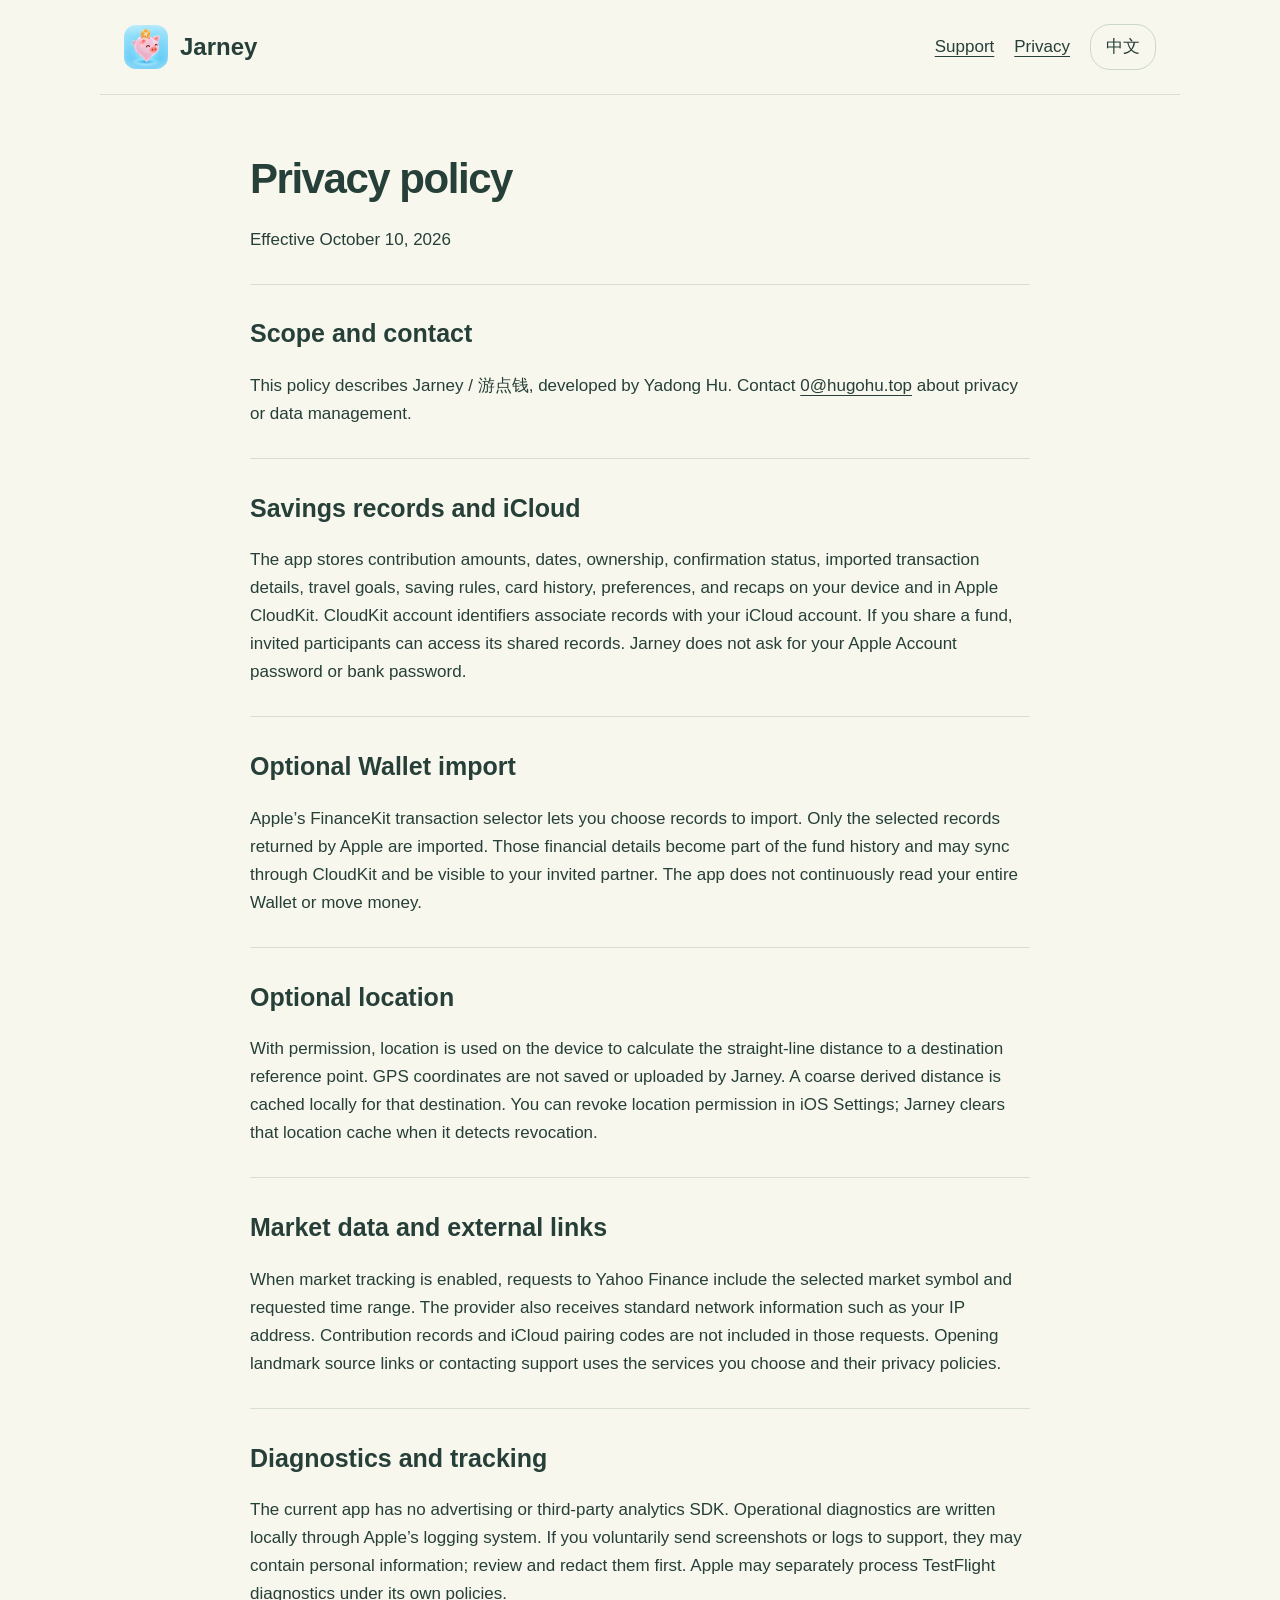
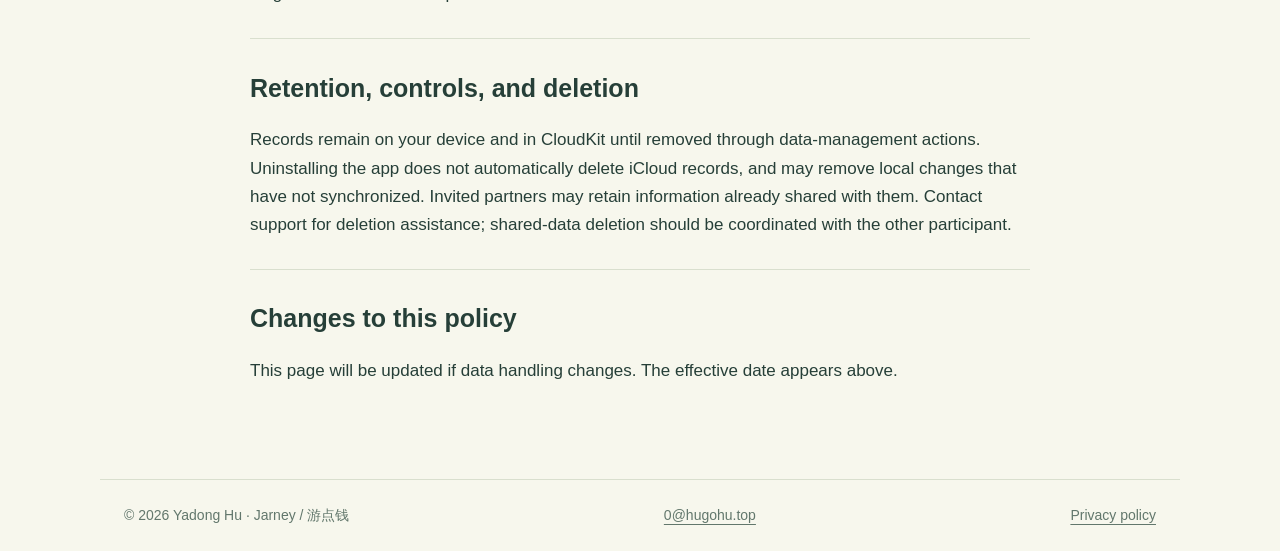
==== site/privacy.html @ c1eda6b1 "Add Jarney bilingual support and privacy site for NAS deployment" ====
<!doctype html><html lang="en"><head><meta charset="utf-8"><meta name="viewport" content="width=device-width,initial-scale=1"><meta name="description" content="Jarney · 游点钱 — a shared savings journal for your next journey."><title>Privacy · Jarney / 游点钱</title><link rel="icon" href="icon.png"><link rel="stylesheet" href="style.css"><script src="lang.js" defer></script></head><body><header><a class="brand" href="index.html"><img src="icon.png" alt="Jarney">Jarney</a><nav><a href="support.html"><span data-lang="en">Support</span><span data-lang="zh" hidden>支持</span></a><a href="privacy.html"><span data-lang="en">Privacy</span><span data-lang="zh" hidden>隐私</span></a><button id="language" type="button">中文</button></nav></header><main><article><h1 data-lang="en">Privacy policy</h1><h1 data-lang="zh" hidden>隐私政策</h1><p data-lang="en">Effective October 10, 2026</p><p data-lang="zh" hidden>生效日期：2026 年 10 月 10 日</p><section><h2 data-lang="en">Scope and contact</h2><h2 data-lang="zh" hidden>适用范围与联系</h2><p data-lang="en">This policy describes Jarney / 游点钱, developed by Yadong Hu. Contact <a href="mailto:0@hugohu.top">0@hugohu.top</a> about privacy or data management.</p><p data-lang="zh" hidden>本政策适用于 Yadong Hu 开发的 Jarney／游点钱。有关隐私或数据管理，请联系 <a href="mailto:0@hugohu.top">0@hugohu.top</a>。</p></section><section><h2 data-lang="en">Savings records and iCloud</h2><h2 data-lang="zh" hidden>储蓄记录与 iCloud</h2><p data-lang="en">The app stores contribution amounts, dates, ownership, confirmation status, imported transaction details, travel goals, saving rules, card history, preferences, and recaps on your device and in Apple CloudKit. CloudKit account identifiers associate records with your iCloud account. If you share a fund, invited participants can access its shared records. Jarney does not ask for your Apple Account password or bank password.</p><p data-lang="zh" hidden>应用在设备和 Apple CloudKit 中保存贡献金额、日期、归属、确认状态、导入的交易详情、旅行目标、存钱规则、卡片历史、偏好与回顾。CloudKit 账号标识用于关联你的 iCloud 账号。共享基金后，受邀参与者可以访问共享记录。游点钱不会索取 Apple 账号密码或银行密码。</p></section><section><h2 data-lang="en">Optional Wallet import</h2><h2 data-lang="zh" hidden>可选 Wallet 导入</h2><p data-lang="en">Apple’s FinanceKit transaction selector lets you choose records to import. Only the selected records returned by Apple are imported. Those financial details become part of the fund history and may sync through CloudKit and be visible to your invited partner. The app does not continuously read your entire Wallet or move money.</p><p data-lang="zh" hidden>Apple FinanceKit 交易选择界面让你主动选取记录。应用仅导入 Apple 返回的所选交易。这些财务详情成为基金历史的一部分，可通过 CloudKit 同步并由受邀旅伴查看。应用不会持续读取整个 Wallet，也不执行转账。</p></section><section><h2 data-lang="en">Optional location</h2><h2 data-lang="zh" hidden>可选定位</h2><p data-lang="en">With permission, location is used on the device to calculate the straight-line distance to a destination reference point. GPS coordinates are not saved or uploaded by Jarney. A coarse derived distance is cached locally for that destination. You can revoke location permission in iOS Settings; Jarney clears that location cache when it detects revocation.</p><p data-lang="zh" hidden>获得授权后，应用在设备上计算到目的地参考点的直线距离。游点钱不保存或上传 GPS 坐标，仅在本地缓存对应目的地的粗粒度距离。你可以在 iOS 设置中撤销权限；应用检测到撤销后会清除定位缓存。</p></section><section><h2 data-lang="en">Market data and external links</h2><h2 data-lang="zh" hidden>市场数据与外部链接</h2><p data-lang="en">When market tracking is enabled, requests to Yahoo Finance include the selected market symbol and requested time range. The provider also receives standard network information such as your IP address. Contribution records and iCloud pairing codes are not included in those requests. Opening landmark source links or contacting support uses the services you choose and their privacy policies.</p><p data-lang="zh" hidden>启用市场跟踪后，向 Yahoo Finance 发送的请求包含选定证券代码和查询时间范围。提供方也会收到 IP 地址等常规网络信息；请求不包含贡献记录或 iCloud 配对码。打开景点资料链接或联系支持时，相关服务按各自隐私政策处理数据。</p></section><section><h2 data-lang="en">Diagnostics and tracking</h2><h2 data-lang="zh" hidden>诊断与跟踪</h2><p data-lang="en">The current app has no advertising or third-party analytics SDK. Operational diagnostics are written locally through Apple’s logging system. If you voluntarily send screenshots or logs to support, they may contain personal information; review and redact them first. Apple may separately process TestFlight diagnostics under its own policies.</p><p data-lang="zh" hidden>当前应用没有广告或第三方分析 SDK。运行诊断通过 Apple 日志系统在本地记录。如果你主动向支持发送截图或日志，其中可能含有个人信息，请先核对并遮挡。Apple 可能按其政策另行处理 TestFlight 诊断数据。</p></section><section><h2 data-lang="en">Retention, controls, and deletion</h2><h2 data-lang="zh" hidden>保留、控制与删除</h2><p data-lang="en">Records remain on your device and in CloudKit until removed through data-management actions. Uninstalling the app does not automatically delete iCloud records, and may remove local changes that have not synchronized. Invited partners may retain information already shared with them. Contact support for deletion assistance; shared-data deletion should be coordinated with the other participant.</p><p data-lang="zh" hidden>记录保留在设备和 CloudKit 中，直到通过数据管理操作删除。卸载应用不会自动删除 iCloud 记录，并可能丢失尚未同步的本地修改。受邀旅伴可能保留已共享的信息。需要删除协助时请联系支持；共享数据的删除应与另一位参与者协商。</p></section><section><h2 data-lang="en">Changes to this policy</h2><h2 data-lang="zh" hidden>政策变更</h2><p data-lang="en">This page will be updated if data handling changes. The effective date appears above.</p><p data-lang="zh" hidden>数据处理方式发生变化时，本页会更新。生效日期见本页上方。</p></section></article></main><footer><span>© 2026 Yadong Hu · Jarney / 游点钱</span><a href="mailto:0@hugohu.top">0@hugohu.top</a><a href="privacy.html"><span data-lang="en">Privacy policy</span><span data-lang="zh" hidden>隐私政策</span></a></footer></body></html>
---- site/style.css ----
*{box-sizing:border-box}body{margin:0;background:#f7f7ed;color:#263f38;font:17px/1.65 -apple-system,BlinkMacSystemFont,"Segoe UI",sans-serif}a{color:inherit;text-underline-offset:4px}header,main,footer{max-width:1080px;margin:auto;padding:24px}header{display:flex;align-items:center;justify-content:space-between;border-bottom:1px solid #d9dfce}.brand{display:flex;gap:12px;align-items:center;text-decoration:none;font-weight:700;font-size:24px}.brand img{width:44px;border-radius:12px}nav{display:flex;align-items:center;gap:20px}button{border:1px solid #cbd8c9;border-radius:20px;padding:8px 15px;background:transparent;color:inherit;font:inherit;cursor:pointer}.hero{display:grid;grid-template-columns:1.25fr 1fr;gap:50px;align-items:center;padding:64px 0}.hero img{width:100%;max-width:340px;border-radius:26%;box-shadow:0 20px 60px #3e656e20;justify-self:center}h1{font-size:clamp(32px,5vw,58px);line-height:1.18;letter-spacing:-.035em;margin:12px 0 22px}h2{font-size:25px;line-height:1.35}p{margin:12px 0 20px}.eyebrow{color:#637a69;font-size:14px;letter-spacing:.13em;text-transform:uppercase}.lead{font-size:21px;color:#587066}.cards{display:grid;grid-template-columns:repeat(3,1fr);gap:20px}.card{padding:26px;background:#fffef8;border:1px solid #e0e5d7;border-radius:24px}.card h2{margin:0 0 14px}.links{display:flex;gap:14px;flex-wrap:wrap;margin-top:28px}.pill{padding:10px 20px;border-radius:24px;background:#2c6850;color:#fff;text-decoration:none}.secondary{background:#e8eddf;color:#263f38}article{max-width:780px;margin:35px auto 70px}article h1{font-size:42px}article section{border-top:1px solid #d9dfce;margin-top:30px;padding-top:12px}footer{border-top:1px solid #d9dfce;display:flex;gap:18px;flex-wrap:wrap;justify-content:space-between;color:#62776c;font-size:14px}[hidden]{display:none!important}:focus-visible{outline:3px solid #39785b;outline-offset:4px}@media(max-width:700px){header{padding:18px;align-items:flex-start}nav{gap:12px;font-size:14px;flex-wrap:wrap;justify-content:flex-end}.hero{grid-template-columns:1fr;padding:32px 0;gap:26px}.hero img{max-width:220px}.cards{grid-template-columns:1fr}.lead{font-size:19px}main{padding:20px}.brand{font-size:20px}.brand img{width:38px}}@media(prefers-color-scheme:dark){body{background:#17221f;color:#e5ebe1}header,footer,article section{border-color:#34453a}.card{background:#22322c;border-color:#34453a}.lead,.eyebrow,footer{color:#a1b7a8}button{border-color:#536b5c}.secondary{background:#334b3e;color:#e5ebe1}}
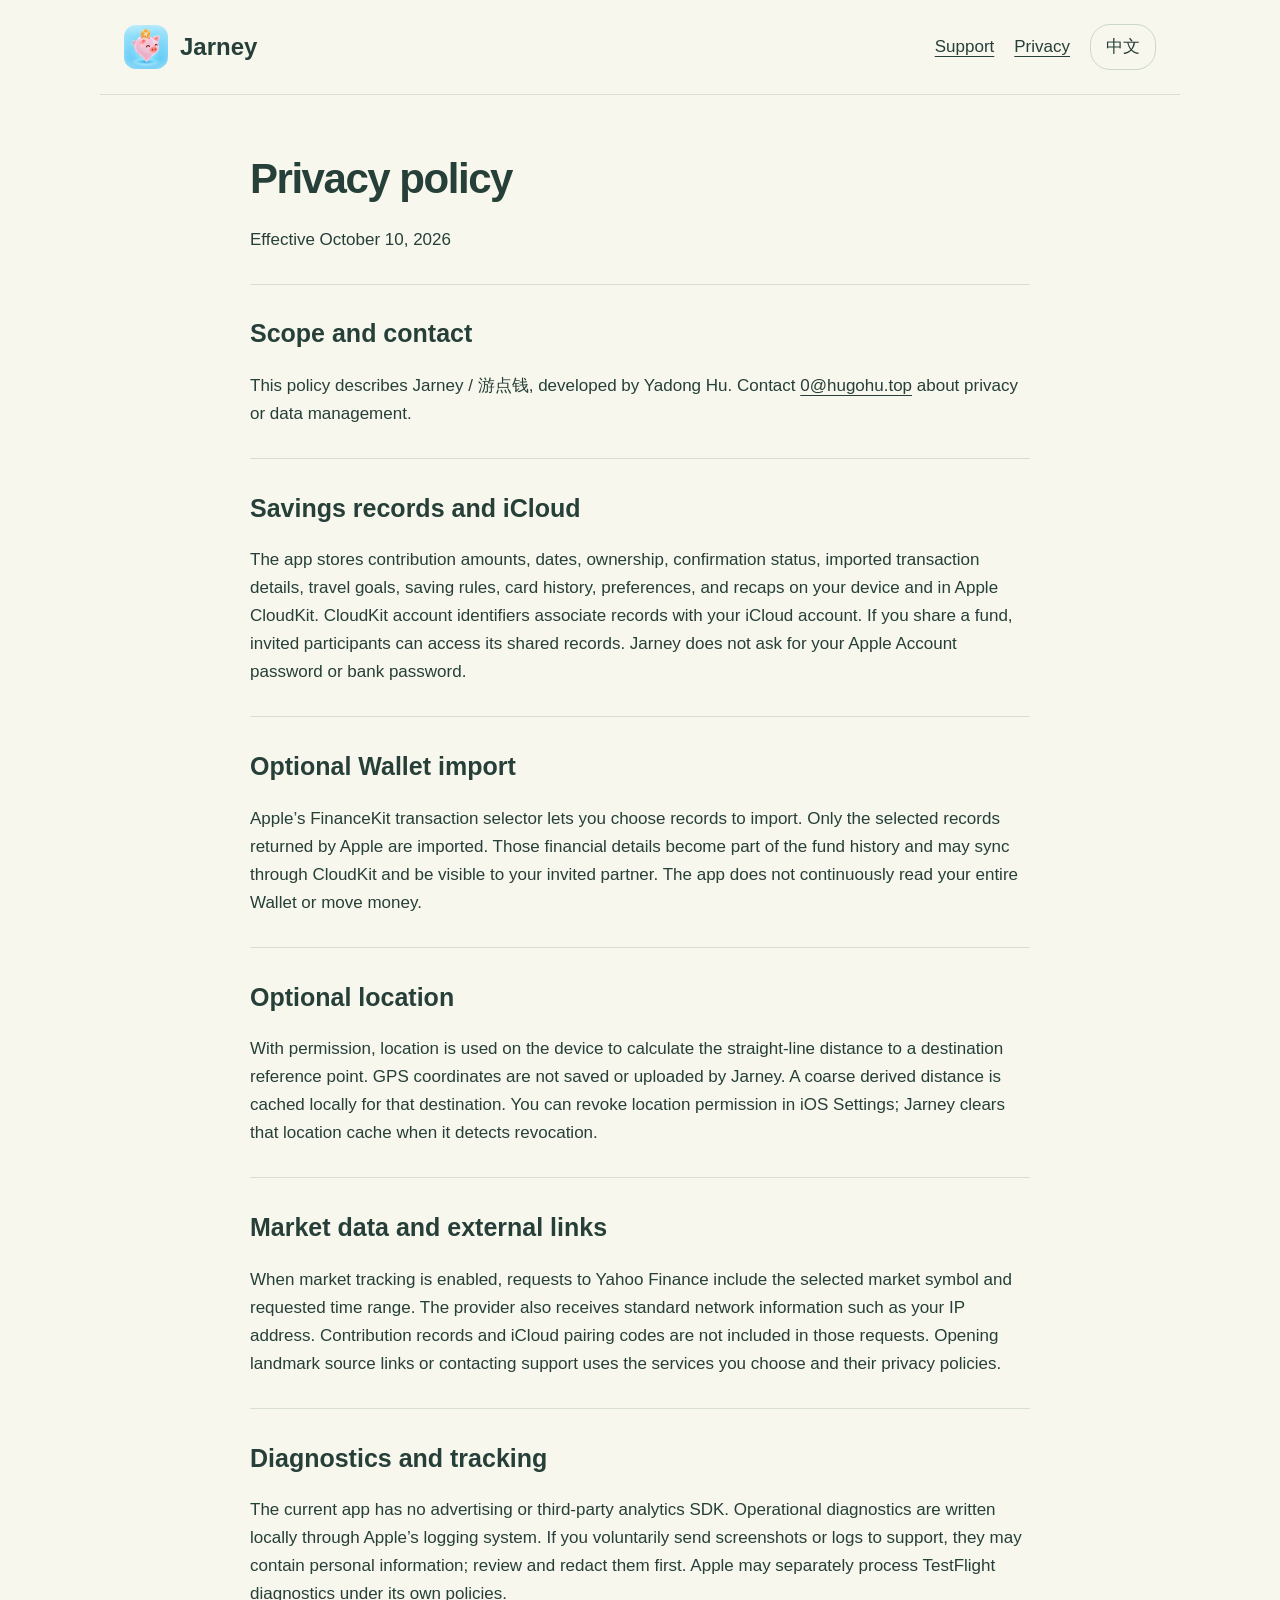
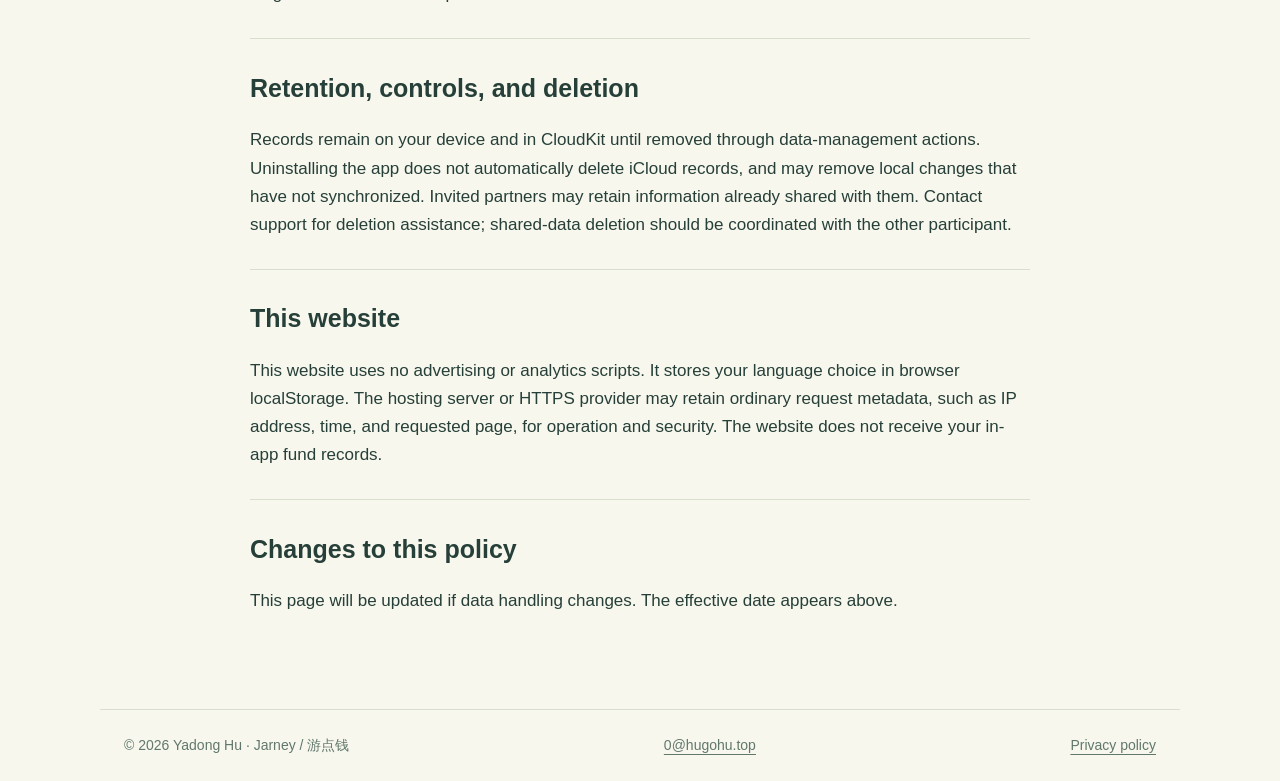
==== commit 6271bb58: "Clarify website hosting metadata and local language storage" ====
--- a/site/privacy.html
+++ b/site/privacy.html
@@ -1 +1 @@
-<!doctype html><html lang="en"><head><meta charset="utf-8"><meta name="viewport" content="width=device-width,initial-scale=1"><meta name="description" content="Jarney · 游点钱 — a shared savings journal for your next journey."><title>Privacy · Jarney / 游点钱</title><link rel="icon" href="icon.png"><link rel="stylesheet" href="style.css"><script src="lang.js" defer></script></head><body><header><a class="brand" href="index.html"><img src="icon.png" alt="Jarney">Jarney</a><nav><a href="support.html"><span data-lang="en">Support</span><span data-lang="zh" hidden>支持</span></a><a href="privacy.html"><span data-lang="en">Privacy</span><span data-lang="zh" hidden>隐私</span></a><button id="language" type="button">中文</button></nav></header><main><article><h1 data-lang="en">Privacy policy</h1><h1 data-lang="zh" hidden>隐私政策</h1><p data-lang="en">Effective October 10, 2026</p><p data-lang="zh" hidden>生效日期：2026 年 10 月 10 日</p><section><h2 data-lang="en">Scope and contact</h2><h2 data-lang="zh" hidden>适用范围与联系</h2><p data-lang="en">This policy describes Jarney / 游点钱, developed by Yadong Hu. Contact <a href="mailto:0@hugohu.top">0@hugohu.top</a> about privacy or data management.</p><p data-lang="zh" hidden>本政策适用于 Yadong Hu 开发的 Jarney／游点钱。有关隐私或数据管理，请联系 <a href="mailto:0@hugohu.top">0@hugohu.top</a>。</p></section><section><h2 data-lang="en">Savings records and iCloud</h2><h2 data-lang="zh" hidden>储蓄记录与 iCloud</h2><p data-lang="en">The app stores contribution amounts, dates, ownership, confirmation status, imported transaction details, travel goals, saving rules, card history, preferences, and recaps on your device and in Apple CloudKit. CloudKit account identifiers associate records with your iCloud account. If you share a fund, invited participants can access its shared records. Jarney does not ask for your Apple Account password or bank password.</p><p data-lang="zh" hidden>应用在设备和 Apple CloudKit 中保存贡献金额、日期、归属、确认状态、导入的交易详情、旅行目标、存钱规则、卡片历史、偏好与回顾。CloudKit 账号标识用于关联你的 iCloud 账号。共享基金后，受邀参与者可以访问共享记录。游点钱不会索取 Apple 账号密码或银行密码。</p></section><section><h2 data-lang="en">Optional Wallet import</h2><h2 data-lang="zh" hidden>可选 Wallet 导入</h2><p data-lang="en">Apple’s FinanceKit transaction selector lets you choose records to import. Only the selected records returned by Apple are imported. Those financial details become part of the fund history and may sync through CloudKit and be visible to your invited partner. The app does not continuously read your entire Wallet or move money.</p><p data-lang="zh" hidden>Apple FinanceKit 交易选择界面让你主动选取记录。应用仅导入 Apple 返回的所选交易。这些财务详情成为基金历史的一部分，可通过 CloudKit 同步并由受邀旅伴查看。应用不会持续读取整个 Wallet，也不执行转账。</p></section><section><h2 data-lang="en">Optional location</h2><h2 data-lang="zh" hidden>可选定位</h2><p data-lang="en">With permission, location is used on the device to calculate the straight-line distance to a destination reference point. GPS coordinates are not saved or uploaded by Jarney. A coarse derived distance is cached locally for that destination. You can revoke location permission in iOS Settings; Jarney clears that location cache when it detects revocation.</p><p data-lang="zh" hidden>获得授权后，应用在设备上计算到目的地参考点的直线距离。游点钱不保存或上传 GPS 坐标，仅在本地缓存对应目的地的粗粒度距离。你可以在 iOS 设置中撤销权限；应用检测到撤销后会清除定位缓存。</p></section><section><h2 data-lang="en">Market data and external links</h2><h2 data-lang="zh" hidden>市场数据与外部链接</h2><p data-lang="en">When market tracking is enabled, requests to Yahoo Finance include the selected market symbol and requested time range. The provider also receives standard network information such as your IP address. Contribution records and iCloud pairing codes are not included in those requests. Opening landmark source links or contacting support uses the services you choose and their privacy policies.</p><p data-lang="zh" hidden>启用市场跟踪后，向 Yahoo Finance 发送的请求包含选定证券代码和查询时间范围。提供方也会收到 IP 地址等常规网络信息；请求不包含贡献记录或 iCloud 配对码。打开景点资料链接或联系支持时，相关服务按各自隐私政策处理数据。</p></section><section><h2 data-lang="en">Diagnostics and tracking</h2><h2 data-lang="zh" hidden>诊断与跟踪</h2><p data-lang="en">The current app has no advertising or third-party analytics SDK. Operational diagnostics are written locally through Apple’s logging system. If you voluntarily send screenshots or logs to support, they may contain personal information; review and redact them first. Apple may separately process TestFlight diagnostics under its own policies.</p><p data-lang="zh" hidden>当前应用没有广告或第三方分析 SDK。运行诊断通过 Apple 日志系统在本地记录。如果你主动向支持发送截图或日志，其中可能含有个人信息，请先核对并遮挡。Apple 可能按其政策另行处理 TestFlight 诊断数据。</p></section><section><h2 data-lang="en">Retention, controls, and deletion</h2><h2 data-lang="zh" hidden>保留、控制与删除</h2><p data-lang="en">Records remain on your device and in CloudKit until removed through data-management actions. Uninstalling the app does not automatically delete iCloud records, and may remove local changes that have not synchronized. Invited partners may retain information already shared with them. Contact support for deletion assistance; shared-data deletion should be coordinated with the other participant.</p><p data-lang="zh" hidden>记录保留在设备和 CloudKit 中，直到通过数据管理操作删除。卸载应用不会自动删除 iCloud 记录，并可能丢失尚未同步的本地修改。受邀旅伴可能保留已共享的信息。需要删除协助时请联系支持；共享数据的删除应与另一位参与者协商。</p></section><section><h2 data-lang="en">Changes to this policy</h2><h2 data-lang="zh" hidden>政策变更</h2><p data-lang="en">This page will be updated if data handling changes. The effective date appears above.</p><p data-lang="zh" hidden>数据处理方式发生变化时，本页会更新。生效日期见本页上方。</p></section></article></main><footer><span>© 2026 Yadong Hu · Jarney / 游点钱</span><a href="mailto:0@hugohu.top">0@hugohu.top</a><a href="privacy.html"><span data-lang="en">Privacy policy</span><span data-lang="zh" hidden>隐私政策</span></a></footer></body></html>+<!doctype html><html lang="en"><head><meta charset="utf-8"><meta name="viewport" content="width=device-width,initial-scale=1"><meta name="description" content="Jarney · 游点钱 — a shared savings journal for your next journey."><title>Privacy · Jarney / 游点钱</title><link rel="icon" href="icon.png"><link rel="stylesheet" href="style.css"><script src="lang.js" defer></script></head><body><header><a class="brand" href="index.html"><img src="icon.png" alt="Jarney">Jarney</a><nav><a href="support.html"><span data-lang="en">Support</span><span data-lang="zh" hidden>支持</span></a><a href="privacy.html"><span data-lang="en">Privacy</span><span data-lang="zh" hidden>隐私</span></a><button id="language" type="button">中文</button></nav></header><main><article><h1 data-lang="en">Privacy policy</h1><h1 data-lang="zh" hidden>隐私政策</h1><p data-lang="en">Effective October 10, 2026</p><p data-lang="zh" hidden>生效日期：2026 年 10 月 10 日</p><section><h2 data-lang="en">Scope and contact</h2><h2 data-lang="zh" hidden>适用范围与联系</h2><p data-lang="en">This policy describes Jarney / 游点钱, developed by Yadong Hu. Contact <a href="mailto:0@hugohu.top">0@hugohu.top</a> about privacy or data management.</p><p data-lang="zh" hidden>本政策适用于 Yadong Hu 开发的 Jarney／游点钱。有关隐私或数据管理，请联系 <a href="mailto:0@hugohu.top">0@hugohu.top</a>。</p></section><section><h2 data-lang="en">Savings records and iCloud</h2><h2 data-lang="zh" hidden>储蓄记录与 iCloud</h2><p data-lang="en">The app stores contribution amounts, dates, ownership, confirmation status, imported transaction details, travel goals, saving rules, card history, preferences, and recaps on your device and in Apple CloudKit. CloudKit account identifiers associate records with your iCloud account. If you share a fund, invited participants can access its shared records. Jarney does not ask for your Apple Account password or bank password.</p><p data-lang="zh" hidden>应用在设备和 Apple CloudKit 中保存贡献金额、日期、归属、确认状态、导入的交易详情、旅行目标、存钱规则、卡片历史、偏好与回顾。CloudKit 账号标识用于关联你的 iCloud 账号。共享基金后，受邀参与者可以访问共享记录。游点钱不会索取 Apple 账号密码或银行密码。</p></section><section><h2 data-lang="en">Optional Wallet import</h2><h2 data-lang="zh" hidden>可选 Wallet 导入</h2><p data-lang="en">Apple’s FinanceKit transaction selector lets you choose records to import. Only the selected records returned by Apple are imported. Those financial details become part of the fund history and may sync through CloudKit and be visible to your invited partner. The app does not continuously read your entire Wallet or move money.</p><p data-lang="zh" hidden>Apple FinanceKit 交易选择界面让你主动选取记录。应用仅导入 Apple 返回的所选交易。这些财务详情成为基金历史的一部分，可通过 CloudKit 同步并由受邀旅伴查看。应用不会持续读取整个 Wallet，也不执行转账。</p></section><section><h2 data-lang="en">Optional location</h2><h2 data-lang="zh" hidden>可选定位</h2><p data-lang="en">With permission, location is used on the device to calculate the straight-line distance to a destination reference point. GPS coordinates are not saved or uploaded by Jarney. A coarse derived distance is cached locally for that destination. You can revoke location permission in iOS Settings; Jarney clears that location cache when it detects revocation.</p><p data-lang="zh" hidden>获得授权后，应用在设备上计算到目的地参考点的直线距离。游点钱不保存或上传 GPS 坐标，仅在本地缓存对应目的地的粗粒度距离。你可以在 iOS 设置中撤销权限；应用检测到撤销后会清除定位缓存。</p></section><section><h2 data-lang="en">Market data and external links</h2><h2 data-lang="zh" hidden>市场数据与外部链接</h2><p data-lang="en">When market tracking is enabled, requests to Yahoo Finance include the selected market symbol and requested time range. The provider also receives standard network information such as your IP address. Contribution records and iCloud pairing codes are not included in those requests. Opening landmark source links or contacting support uses the services you choose and their privacy policies.</p><p data-lang="zh" hidden>启用市场跟踪后，向 Yahoo Finance 发送的请求包含选定证券代码和查询时间范围。提供方也会收到 IP 地址等常规网络信息；请求不包含贡献记录或 iCloud 配对码。打开景点资料链接或联系支持时，相关服务按各自隐私政策处理数据。</p></section><section><h2 data-lang="en">Diagnostics and tracking</h2><h2 data-lang="zh" hidden>诊断与跟踪</h2><p data-lang="en">The current app has no advertising or third-party analytics SDK. Operational diagnostics are written locally through Apple’s logging system. If you voluntarily send screenshots or logs to support, they may contain personal information; review and redact them first. Apple may separately process TestFlight diagnostics under its own policies.</p><p data-lang="zh" hidden>当前应用没有广告或第三方分析 SDK。运行诊断通过 Apple 日志系统在本地记录。如果你主动向支持发送截图或日志，其中可能含有个人信息，请先核对并遮挡。Apple 可能按其政策另行处理 TestFlight 诊断数据。</p></section><section><h2 data-lang="en">Retention, controls, and deletion</h2><h2 data-lang="zh" hidden>保留、控制与删除</h2><p data-lang="en">Records remain on your device and in CloudKit until removed through data-management actions. Uninstalling the app does not automatically delete iCloud records, and may remove local changes that have not synchronized. Invited partners may retain information already shared with them. Contact support for deletion assistance; shared-data deletion should be coordinated with the other participant.</p><p data-lang="zh" hidden>记录保留在设备和 CloudKit 中，直到通过数据管理操作删除。卸载应用不会自动删除 iCloud 记录，并可能丢失尚未同步的本地修改。受邀旅伴可能保留已共享的信息。需要删除协助时请联系支持；共享数据的删除应与另一位参与者协商。</p></section><section><h2 data-lang="en">This website</h2><h2 data-lang="zh" hidden>本网站</h2><p data-lang="en">This website uses no advertising or analytics scripts. It stores your language choice in browser localStorage. The hosting server or HTTPS provider may retain ordinary request metadata, such as IP address, time, and requested page, for operation and security. The website does not receive your in-app fund records.</p><p data-lang="zh" hidden>本网站没有广告或分析脚本，仅在浏览器 localStorage 保存语言选择。托管服务器或 HTTPS 服务提供方可能为运行与安全保留 IP 地址、请求时间、页面路径等常规请求信息。网站不会接收你的应用内基金记录。</p></section><section><h2 data-lang="en">Changes to this policy</h2><h2 data-lang="zh" hidden>政策变更</h2><p data-lang="en">This page will be updated if data handling changes. The effective date appears above.</p><p data-lang="zh" hidden>数据处理方式发生变化时，本页会更新。生效日期见本页上方。</p></section></article></main><footer><span>© 2026 Yadong Hu · Jarney / 游点钱</span><a href="mailto:0@hugohu.top">0@hugohu.top</a><a href="privacy.html"><span data-lang="en">Privacy policy</span><span data-lang="zh" hidden>隐私政策</span></a></footer></body></html>
